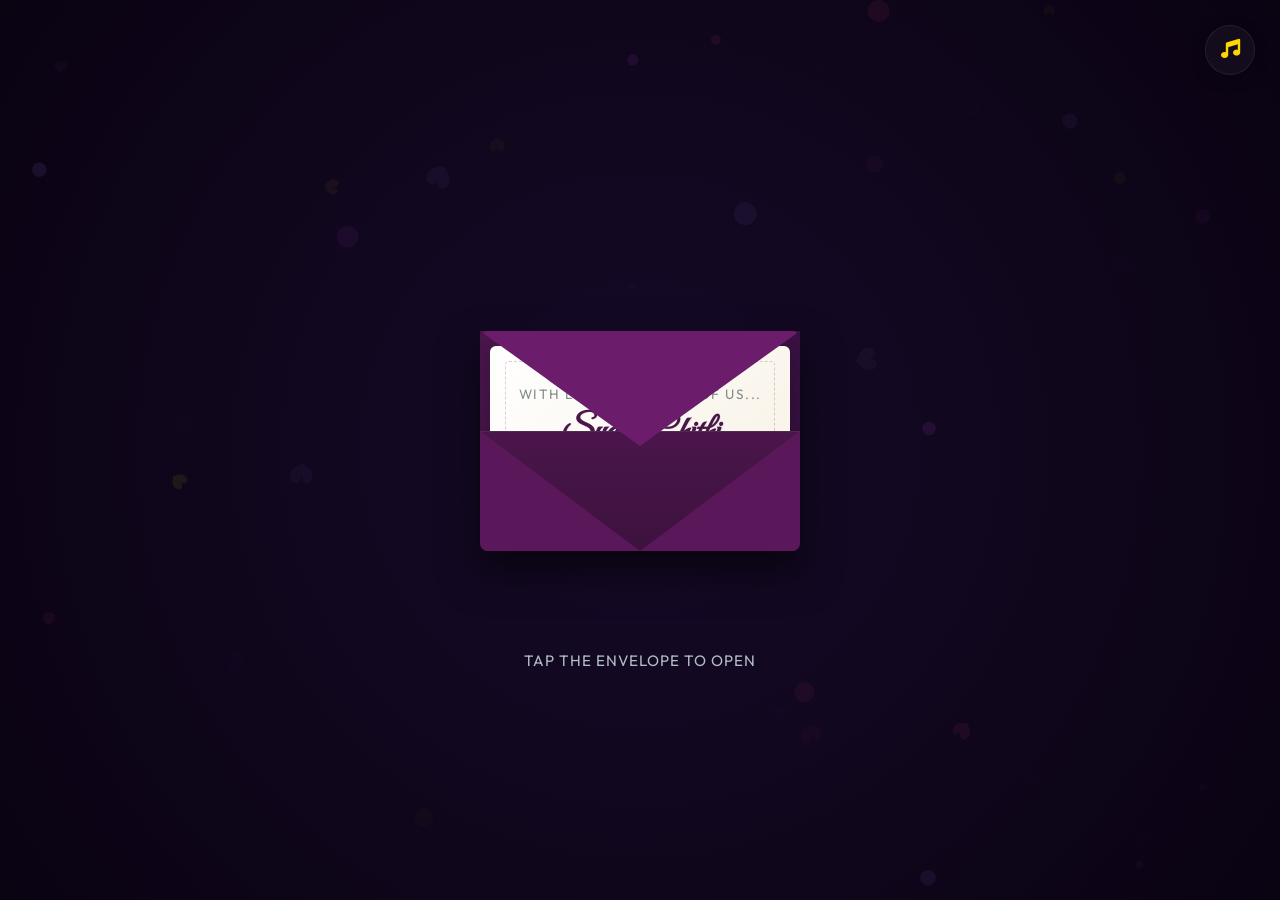
==== index.html @ cd4a87af "Add files via upload" ====
<!DOCTYPE html>
<html lang="en">

<head>
  <meta charset="UTF-8">
  <meta name="viewport" content="width=device-width, initial-scale=1.0">
  <title>Happy Birthday, Sudha Chithi!</title>
  <!-- Google Fonts -->
  <link rel="preconnect" href="https://fonts.googleapis.com">
  <link rel="preconnect" href="https://fonts.gstatic.com" crossorigin>
  <link
    href="https://fonts.googleapis.com/css2?family=Outfit:wght@300;400;600;800&family=Playfair+Display:ital,wght@0,600;0,800;1,500&family=Great+Vibes&display=swap"
    rel="stylesheet">
  <!-- FontAwesome Icons -->
  <link rel="stylesheet" href="https://cdnjs.cloudflare.com/ajax/libs/font-awesome/6.4.0/css/all.min.css">
  <!-- Custom Styling -->
  <link rel="stylesheet" href="style.css">
</head>

<body>

  <!-- Floating Particles Canvas Background -->
  <canvas id="bg-canvas"></canvas>

  <!-- Ambient Sound / Music Toggle -->
  <button id="music-toggle" aria-label="Toggle Music" class="floating-btn">
    <i class="fa-solid fa-music"></i>
    <span class="music-waves">
      <span></span>
      <span></span>
      <span></span>
    </span>
  </button>

  <!-- Step 1: Greeting Envelope -->
  <div class="container" id="envelope-container">
    <div class="envelope-wrapper">
      <div class="envelope">
        <div class="flap"></div>
        <div class="pocket"></div>
        <div class="letter">
          <div class="letter-content">
            <h3 class="letter-from">With love, from all of us...</h3>
            <h2 class="letter-title">Sudha Chithi</h2>
            <p class="letter-click-prompt">Click to open your special celebration card</p>
            <div class="heart-seal"><i class="fa-solid fa-heart"></i></div>
          </div>
        </div>
      </div>
    </div>
    <div class="envelope-hint">Tap the envelope to open</div>
  </div>

  <!-- Step 2: Main Celebration Dashboard (Hidden initially) -->
  <div class="main-celebration hidden" id="main-celebration">

    <!-- Hero Header -->
    <header class="celebration-header">
      <h1 class="sparkle-text">Happy Birthday, <br><span class="highlight-name">Sudha Chithi!</span></h1>
      <div class="birthday-info">
        <span class="birthday-date">June 8</span>
        <span class="birthday-separator">•</span>
        <span class="birthday-age">47 Birthday</span>
      </div>
      <p class="celebration-subtitle">Wishing the sweetest, most wonderful aunt in the world a day as bright and
        beautiful as she is!</p>
    </header>

    <!-- Celebration Grid Layout -->
    <div class="celebration-grid">

      <!-- Left Column: The Interactive Birthday Cake -->
      <section id="cake-section" class="grid-card cake-card glassmorphism">
        <h2 class="card-title"><i class="fa-solid fa-cake-candles icon-gold"></i> Blow Your Birthday Candles</h2>
        <p class="card-desc">Make a wish in your heart, then tap each candle to blow it out!</p>

        <p class="candle-instruction">👇 Click Each Candle 👇</p>

        <div class="cake-container">
          <div class="cake">
            <div class="plate"></div>
            <div class="layer layer-bottom"></div>
            <div class="layer layer-middle"></div>
            <div class="layer layer-top"></div>
            <div class="icing"></div>
            <div class="candles-wrapper">
              <!-- Candle 1 -->
              <div class="candle-container" id="candle-1" onclick="extinguishCandle(1)">
                <div class="flame"></div>
                <div class="candle"></div>
              </div>
              <!-- Candle 2 -->
              <div class="candle-container" id="candle-2" onclick="extinguishCandle(2)">
                <div class="flame"></div>
                <div class="candle"></div>
              </div>
              <!-- Candle 3 -->
              <div class="candle-container" id="candle-3" onclick="extinguishCandle(3)">
                <div class="flame"></div>
                <div class="candle"></div>
              </div>
            </div>
          </div>
        </div>

        <div id="cake-status" class="celebration-status">3 candles are glowing bright!</div>
      </section>

  <!-- Visual surprises & Interactive button -->
    <div class="extra-surprises">
      <button id="party-popper-btn" class="action-btn popper-btn">
        <i class="fa-solid fa-gift"></i> Release Magic Shower!
      </button>
    </div>

    <footer class="celebration-footer">
      <p>Made with love & respect for Sudha Chithi • June 2026</p>
    </footer>

  </div>

  <!-- Confetti Canvas Overlay -->
  <canvas id="confetti-canvas"></canvas>

  <script src="app.js"></script>
</body>

</html>
---- style.css ----
/* CSS Design System & Theme Settings */
:root {
  --font-heading: 'Playfair Display', serif;
  --font-body: 'Outfit', sans-serif;
  --font-fancy: 'Great Vibes', cursive;
  
  /* Color Palette: Warm Rose Gold, Rich Magenta, Deep Royal Violet */
  --bg-primary: #0a0312;
  --bg-secondary: #160a28;
  --color-gold: #ffd700;
  --color-gold-glow: rgba(255, 215, 0, 0.4);
  --color-rose: #ff4081;
  --color-rose-glow: rgba(255, 64, 129, 0.4);
  --color-violet: #8e24aa;
  --text-primary: #f5f6fa;
  --text-secondary: #b2bec3;
  
  --glass-bg: rgba(255, 255, 255, 0.04);
  --glass-border: rgba(255, 255, 255, 0.08);
  --glass-shadow: 0 16px 36px rgba(0, 0, 0, 0.5);
  
  --transition-smooth: all 0.4s cubic-bezier(0.25, 0.8, 0.25, 1);
  --transition-fast: all 0.2s ease-in-out;
}

/* Reset & Basics */
* {
  box-sizing: border-box;
  margin: 0;
  padding: 0;
}

body {
  font-family: var(--font-body);
  background: radial-gradient(circle at 50% 50%, var(--bg-secondary) 0%, var(--bg-primary) 100%);
  color: var(--text-primary);
  min-height: 100vh;
  overflow-x: hidden;
  position: relative;
  display: flex;
  flex-direction: column;
  justify-content: center;
  align-items: center;
}

/* Background Canvas Particles */
#bg-canvas {
  position: fixed;
  top: 0;
  left: 0;
  width: 100%;
  height: 100%;
  z-index: 0;
  pointer-events: none;
}

/* Music Control Button */
.floating-btn {
  position: fixed;
  top: 25px;
  right: 25px;
  z-index: 100;
  width: 50px;
  height: 50px;
  border-radius: 50%;
  background: var(--glass-bg);
  border: 1px solid var(--glass-border);
  backdrop-filter: blur(10px);
  color: var(--color-gold);
  font-size: 1.2rem;
  cursor: pointer;
  display: flex;
  align-items: center;
  justify-content: center;
  box-shadow: 0 4px 15px rgba(0, 0, 0, 0.3);
  transition: var(--transition-smooth);
}

.floating-btn:hover {
  transform: scale(1.1);
  background: rgba(255, 255, 255, 0.1);
  box-shadow: 0 6px 20px rgba(255, 215, 0, 0.3);
}

.music-waves {
  display: none; /* Enabled via JS when music starts */
  align-items: flex-end;
  justify-content: space-between;
  width: 16px;
  height: 12px;
  margin-left: 6px;
}

.music-waves span {
  width: 3px;
  height: 100%;
  background-color: var(--color-gold);
  border-radius: 3px;
  animation: bounceWaves 0.8s ease infinite alternate;
}

.music-waves span:nth-child(2) {
  animation-delay: 0.2s;
}

.music-waves span:nth-child(3) {
  animation-delay: 0.4s;
}

@keyframes bounceWaves {
  0% { height: 2px; }
  100% { height: 100%; }
}

.floating-btn.active .music-waves {
  display: inline-flex;
}

.floating-btn.active i {
  display: none;
}

/* Container & Step Management */
.container {
  width: 100%;
  max-width: 1200px;
  padding: 20px;
  z-index: 1;
  display: flex;
  flex-direction: column;
  align-items: center;
  justify-content: center;
  transition: var(--transition-smooth);
}

.hidden {
  display: none !important;
  opacity: 0;
  pointer-events: none;
}

/* --- STEP 1: INTERACTIVE ENVELOPE --- */
.envelope-wrapper {
  height: 380px;
  display: flex;
  justify-content: center;
  align-items: center;
  perspective: 1000px;
  margin-top: 20px;
}

.envelope {
  position: relative;
  width: 320px;
  height: 220px;
  background: linear-gradient(135deg, #4a154b, #2c0e3a);
  border-radius: 0 0 8px 8px;
  box-shadow: 0 20px 40px rgba(0, 0, 0, 0.6);
  cursor: pointer;
  transition: transform 0.6s cubic-bezier(0.175, 0.885, 0.32, 1.275);
}

.envelope:hover {
  transform: translateY(-10px) rotate(-1deg) scale(1.03);
}

.envelope .flap {
  position: absolute;
  top: 0;
  left: 0;
  width: 0;
  height: 0;
  border-left: 160px solid transparent;
  border-right: 160px solid transparent;
  border-top: 115px solid #6b1d6c;
  border-radius: 8px 8px 0 0;
  transform-origin: top;
  z-index: 3;
  transition: transform 0.5s ease 0.1s;
}

.envelope .pocket {
  position: absolute;
  bottom: 0;
  left: 0;
  width: 100%;
  height: 120px;
  background: linear-gradient(0deg, #3d123e 0%, #4a154b 100%);
  border-radius: 0 0 8px 8px;
  border-top: 1px solid rgba(255, 255, 255, 0.1);
  z-index: 2;
}

/* Custom angular cuts for pocket overlay to make it look like a fold */
.envelope .pocket::before {
  content: '';
  position: absolute;
  bottom: 0;
  left: 0;
  width: 0;
  height: 0;
  border-left: 160px solid #5a185b;
  border-top: 120px solid transparent;
  border-radius: 0 0 0 8px;
}

.envelope .pocket::after {
  content: '';
  position: absolute;
  bottom: 0;
  right: 0;
  width: 0;
  height: 0;
  border-right: 160px solid #5a185b;
  border-top: 120px solid transparent;
  border-radius: 0 0 8px 0;
}

.letter {
  position: absolute;
  bottom: 15px;
  left: 10px;
  width: 300px;
  height: 190px;
  background: linear-gradient(135deg, #fff 0%, #f7f1e3 100%);
  border-radius: 6px;
  box-shadow: 0 5px 15px rgba(0, 0, 0, 0.2);
  z-index: 1;
  transition: transform 0.5s ease;
  overflow: hidden;
  padding: 15px;
}

.letter-content {
  display: flex;
  flex-direction: column;
  justify-content: center;
  align-items: center;
  height: 100%;
  border: 1px dashed rgba(74, 21, 75, 0.2);
  border-radius: 4px;
  text-align: center;
  padding: 10px;
}

.letter-from {
  font-family: var(--font-body);
  font-size: 0.85rem;
  color: #7f8c8d;
  font-weight: 400;
  text-transform: uppercase;
  letter-spacing: 1.5px;
  margin-bottom: 8px;
}

.letter-title {
  font-family: var(--font-fancy);
  font-size: 2.2rem;
  color: #4a154b;
  font-weight: bold;
  margin-bottom: 12px;
  text-shadow: 1px 1px 0 rgba(0,0,0,0.05);
}

.letter-click-prompt {
  font-family: var(--font-body);
  font-size: 0.75rem;
  color: var(--color-rose);
  font-weight: 600;
  text-transform: uppercase;
  letter-spacing: 1px;
}

.heart-seal {
  position: absolute;
  top: -45px; /* Aligns visually with the center of flap when closed */
  left: 50%;
  transform: translate(-50%, 0);
  width: 44px;
  height: 44px;
  background-color: var(--color-rose);
  border-radius: 50%;
  display: flex;
  align-items: center;
  justify-content: center;
  box-shadow: 0 4px 10px rgba(255, 64, 129, 0.4);
  color: #fff;
  font-size: 1.3rem;
  z-index: 4;
  transition: var(--transition-smooth);
}

.envelope-hint {
  font-family: var(--font-body);
  font-size: 0.95rem;
  color: var(--text-secondary);
  margin-top: 20px;
  letter-spacing: 1px;
  text-transform: uppercase;
  animation: pulseHint 2s infinite ease-in-out;
}

@keyframes pulseHint {
  0%, 100% { opacity: 0.5; transform: scale(1); }
  50% { opacity: 1; transform: scale(1.05); color: var(--color-gold); }
}

/* Open States for Envelope Animation */
.envelope-wrapper.open .envelope .flap {
  transform: rotateX(180deg);
  z-index: 1;
}

.envelope-wrapper.open .envelope .letter {
  transform: translateY(-130px);
  z-index: 3;
}

.envelope-wrapper.open .heart-seal {
  opacity: 0;
  transform: translate(-50%, -20px) scale(0);
}

/* --- STEP 2: CELEBRATION DASHBOARD --- */
.main-celebration {
  width: 100%;
  max-width: 1000px;
  padding: 40px 20px;
  z-index: 1;
  display: flex;
  flex-direction: column;
  gap: 35px;
  animation: fadeInContainer 1s forwards ease-in-out;
}

@keyframes fadeInContainer {
  from { opacity: 0; }
  to { opacity: 1; }
}

.celebration-header {
  text-align: center;
  margin-bottom: 10px;
}

.sparkle-text {
  font-family: var(--font-heading);
  font-size: 3rem;
  font-weight: 800;
  line-height: 1.2;
  margin-bottom: 15px;
  letter-spacing: -1px;
  text-shadow: 0 4px 10px rgba(0, 0, 0, 0.4);
}

.highlight-name {
  font-family: var(--font-fancy);
  font-size: 4.5rem;
  background: linear-gradient(to right, var(--color-gold), var(--color-rose), #c77dff);
  -webkit-background-clip: text;
  background-clip: text;
  -webkit-text-fill-color: transparent;
  color: transparent;
  display: inline-block;
  padding: 5px 0;
  filter: drop-shadow(0 2px 8px rgba(255, 64, 129, 0.3));
}

.celebration-subtitle {
  font-size: 1.1rem;
  color: var(--text-secondary);
  max-width: 650px;
  margin: 0 auto;
  line-height: 1.6;
}

.birthday-info {
  display: flex;
  justify-content: center;
  align-items: center;
  gap: 12px;
  margin: 20px 0 15px 0;
  font-size: 1.2rem;
  letter-spacing: 1px;
}

.birthday-date {
  color: var(--color-gold);
  font-family: var(--font-heading);
  font-weight: 600;
  text-shadow: 0 2px 8px rgba(255, 215, 0, 0.3);
}

.birthday-separator {
  color: var(--color-rose);
  opacity: 0.6;
}

.birthday-age {
  color: var(--color-rose);
  font-family: var(--font-heading);
  font-weight: 600;
  text-shadow: 0 2px 8px rgba(255, 64, 129, 0.3);
}

/* Glassmorphism Cards */
.glassmorphism {
  background: var(--glass-bg);
  border: 1px solid var(--glass-border);
  backdrop-filter: blur(16px);
  -webkit-backdrop-filter: blur(16px);
  border-radius: 20px;
  box-shadow: var(--glass-shadow);
  transition: var(--transition-smooth);
}

.glassmorphism:hover {
  border-color: rgba(255, 255, 255, 0.15);
  box-shadow: 0 20px 45px rgba(255, 64, 129, 0.1);
  transform: translateY(-3px);
}

/* Celebration Grid Layout */
.celebration-grid {
  display: grid;
  grid-template-columns: 1fr;
  gap: 30px;
  justify-items: center;
  max-width: 600px;
  margin: 0 auto;
}

@media (max-width: 768px) {
  .celebration-grid {
    grid-template-columns: 1fr;
  }
  .sparkle-text {
    font-size: 2.2rem;
  }
  .highlight-name {
    font-size: 3.5rem;
  }
}

/* Cake and Wishes Section Transitions */
#cake-section {
  opacity: 1;
  transform: translateX(0);
  transition: opacity 0.8s ease, transform 0.8s ease;
}

#wishes-section {
  opacity: 1;
  transform: scale(1);
  transition: opacity 0.8s ease, transform 0.8s ease;
  position: relative;
}

.celebration-grid {
  transition: grid-template-columns 0.8s ease, justify-items 0.8s ease;
}

.grid-card {
  padding: 30px;
  display: flex;
  flex-direction: column;
  align-items: center;
  text-align: center;
}

.card-title {
  font-family: var(--font-heading);
  font-size: 1.5rem;
  font-weight: 600;
  margin-bottom: 8px;
  display: flex;
  align-items: center;
  gap: 10px;
}

.icon-gold { color: var(--color-gold); text-shadow: 0 0 10px var(--color-gold-glow); }
.icon-pink { color: var(--color-rose); text-shadow: 0 0 10px var(--color-rose-glow); }
.icon-violet { color: #bb86fc; text-shadow: 0 0 10px rgba(187, 134, 252, 0.4); }

.card-desc {
  font-size: 0.9rem;
  color: var(--text-secondary);
  margin-bottom: 25px;
}

.candle-instruction {
  font-size: 1.2rem;
  font-weight: 600;
  color: var(--color-gold);
  margin-bottom: 20px;
  text-shadow: 0 0 10px rgba(255, 215, 0, 0.5);
  animation: pulse-glow 1.5s ease-in-out infinite;
}

@keyframes pulse-glow {
  0% {
    opacity: 0.6;
    text-shadow: 0 0 5px rgba(255, 215, 0, 0.3);
  }
  50% {
    opacity: 1;
    text-shadow: 0 0 20px rgba(255, 215, 0, 0.8);
  }
  100% {
    opacity: 0.6;
    text-shadow: 0 0 5px rgba(255, 215, 0, 0.3);
  }
}

/* --- THE CAKE DESIGN --- */
.cake-container {
  position: relative;
  width: 250px;
  height: 220px;
  display: flex;
  justify-content: center;
  align-items: flex-end;
  margin-bottom: 20px;
}

.cake {
  position: relative;
  width: 180px;
  height: 150px;
}

.plate {
  position: absolute;
  bottom: -10px;
  left: -20px;
  width: 220px;
  height: 15px;
  background: linear-gradient(to right, #e2e2e2, #f5f5f5, #b5b5b5);
  border-radius: 10px;
  box-shadow: 0 5px 15px rgba(0, 0, 0, 0.4);
}

.layer {
  position: absolute;
  left: 50%;
  transform: translateX(-50%);
  width: 100%;
  border-radius: 8px 8px 0 0;
}

.layer-bottom {
  bottom: 0;
  height: 50px;
  width: 180px;
  background: linear-gradient(to right, #402008, #5a2e0c, #402008); /* Chocolate layer */
  border-bottom: 3px solid #ff4081; /* Strawberry ripple */
}

.layer-middle {
  bottom: 47px;
  height: 40px;
  width: 160px;
  background: linear-gradient(to right, #e67e22, #f39c12, #e67e22); /* Orange sponge layer */
  border-bottom: 3px solid #fff; /* Cream ripple */
}

.layer-top {
  bottom: 84px;
  height: 35px;
  width: 140px;
  background: linear-gradient(to right, #ff8da1, #ffb3c1, #ff8da1); /* Strawberry layer */
}

/* Icing dripping down */
.icing {
  position: absolute;
  bottom: 110px;
  left: 50%;
  transform: translateX(-50%);
  width: 142px;
  height: 12px;
  background: #fff;
  border-radius: 10px 10px 0 0;
  box-shadow: 0 2px 5px rgba(0, 0, 0, 0.1);
}

.icing::after {
  content: '';
  position: absolute;
  top: 8px;
  left: 5px;
  width: 132px;
  height: 8px;
  background-image: radial-gradient(circle, #fff 5px, transparent 6px);
  background-size: 15px 15px;
}

/* Candles Setup */
.candles-wrapper {
  position: absolute;
  bottom: 118px;
  left: 50%;
  transform: translateX(-50%);
  width: 110px;
  height: 50px;
  display: flex;
  justify-content: space-around;
  align-items: flex-end;
}

.candle-container {
  display: flex;
  flex-direction: column;
  align-items: center;
  cursor: pointer;
  position: relative;
  transition: var(--transition-fast);
}

.candle-container:hover {
  transform: scale(1.1);
}

.candle {
  width: 8px;
  height: 38px;
  background: linear-gradient(to top, var(--color-rose) 50%, #fff 50%);
  background-size: 100% 10px;
  border-radius: 3px 3px 0 0;
  box-shadow: 0 1px 3px rgba(0,0,0,0.2);
}

#candle-2 .candle {
  background: linear-gradient(to top, #9c27b0 50%, #fff 50%);
  background-size: 100% 10px;
}

#candle-3 .candle {
  background: linear-gradient(to top, #00bcd4 50%, #fff 50%);
  background-size: 100% 10px;
}

/* Flame animation */
.flame {
  width: 12px;
  height: 22px;
  background: linear-gradient(to bottom, #ff9800, #ff5722, #ffeb3b);
  border-radius: 50% 50% 20% 20% / 60% 60% 40% 40%;
  animation: flicker 1.2s infinite alternate ease-in-out;
  box-shadow: 0 0 12px rgba(255, 152, 0, 0.8), 0 0 24px rgba(255, 87, 34, 0.4);
  transform-origin: bottom center;
  margin-bottom: 2px;
  transition: opacity 0.3s ease, transform 0.3s ease;
}

@keyframes flicker {
  0% { transform: scale(1) rotate(-2deg); }
  50% { transform: scale(0.9) rotate(2deg) skewX(-2deg); }
  100% { transform: scale(1.1) rotate(-1deg); }
}

/* Extinguished Candle State */
.candle-container.extinguished .flame {
  opacity: 0;
  transform: scale(0);
  pointer-events: none;
}

.celebration-status {
  font-family: var(--font-body);
  font-size: 1rem;
  color: var(--color-gold);
  font-weight: 600;
  margin-top: 15px;
  min-height: 24px;
  animation: pulseGold 2s infinite alternate;
}

@keyframes pulseGold {
  from { text-shadow: 0 0 5px rgba(255, 215, 0, 0.2); }
  to { text-shadow: 0 0 15px rgba(255, 215, 0, 0.6); }
}

/* --- THE WISHES CAROUSEL --- */
.carousel-container {
  width: 100%;
  display: flex;
  flex-direction: column;
  align-items: center;
  position: relative;
  height: 100%;
  justify-content: center;
}

.carousel-track-wrapper {
  width: 100%;
  overflow: hidden;
  margin-bottom: 20px;
  min-height: 180px;
  display: flex;
  align-items: center;
}

.carousel-track {
  display: flex;
  width: 100%;
  transition: transform 0.5s cubic-bezier(0.25, 0.8, 0.25, 1);
}

.carousel-slide {
  min-width: 100%;
  padding: 10px 15px;
  opacity: 0.3;
  transform: scale(0.95);
  transition: opacity 0.5s, transform 0.5s;
  display: flex;
  flex-direction: column;
  justify-content: center;
}

.carousel-slide.active {
  opacity: 1;
  transform: scale(1);
}

.wish-quote {
  font-family: var(--font-heading);
  font-size: 1.15rem;
  line-height: 1.7;
  font-style: italic;
  color: var(--text-primary);
  margin-bottom: 15px;
  position: relative;
}

.wish-quote::before {
  content: '“';
  font-family: var(--font-heading);
  font-size: 3.5rem;
  color: rgba(255, 64, 129, 0.2);
  position: absolute;
  top: -25px;
  left: -15px;
}

.wish-author {
  font-family: var(--font-body);
  font-size: 0.85rem;
  color: var(--color-rose);
  font-weight: 600;
  text-transform: uppercase;
  letter-spacing: 1px;
}

.carousel-controls {
  display: flex;
  align-items: center;
  gap: 20px;
}

.carousel-btn {
  background: none;
  border: none;
  color: var(--text-secondary);
  font-size: 1.8rem;
  cursor: pointer;
  transition: var(--transition-fast);
}

.carousel-btn:hover {
  color: var(--color-rose);
  transform: scale(1.15);
}

.carousel-indicators {
  display: flex;
  gap: 8px;
}

.indicator {
  width: 8px;
  height: 8px;
  border-radius: 50%;
  background: var(--text-secondary);
  opacity: 0.4;
  cursor: pointer;
  transition: var(--transition-fast);
}

.indicator.active {
  background: var(--color-rose);
  opacity: 1;
  transform: scale(1.3);
}

/* --- THE WISHES BOARD / JAR --- */
.wishes-jar-section {
  padding: 40px;
  display: flex;
  flex-direction: column;
  gap: 30px;
}

.jar-header {
  text-align: center;
}

.wish-input-form {
  display: grid;
  grid-template-columns: 1fr 2fr auto;
  gap: 15px;
  align-items: center;
}

@media (max-width: 768px) {
  .wish-input-form {
    grid-template-columns: 1fr;
  }
}

.wish-input-form input,
.wish-input-form textarea {
  background: rgba(255, 255, 255, 0.05);
  border: 1px solid var(--glass-border);
  border-radius: 10px;
  padding: 14px 18px;
  color: var(--text-primary);
  font-family: var(--font-body);
  font-size: 0.95rem;
  outline: none;
  transition: var(--transition-smooth);
}

.wish-input-form input:focus,
.wish-input-form textarea:focus {
  background: rgba(255, 255, 255, 0.08);
  border-color: var(--color-rose);
  box-shadow: 0 0 10px rgba(255, 64, 129, 0.25);
}

.action-btn {
  background: linear-gradient(135deg, var(--color-rose) 0%, #d81b60 100%);
  border: none;
  border-radius: 10px;
  color: #fff;
  font-family: var(--font-body);
  font-size: 0.95rem;
  font-weight: 600;
  padding: 14px 24px;
  cursor: pointer;
  display: inline-flex;
  align-items: center;
  justify-content: center;
  gap: 8px;
  transition: var(--transition-smooth);
  box-shadow: 0 4px 15px rgba(255, 64, 129, 0.35);
  height: 100%;
}

.action-btn:hover {
  transform: translateY(-2px);
  box-shadow: 0 6px 20px rgba(255, 64, 129, 0.5);
  filter: brightness(1.1);
}

.action-btn:active {
  transform: translateY(0);
}

/* Board Messages Grid */
.board-messages {
  display: grid;
  grid-template-columns: repeat(auto-fill, minmax(280px, 1fr));
  gap: 20px;
  margin-top: 10px;
}

.wish-card {
  background: rgba(255, 255, 255, 0.02);
  border: 1px solid rgba(255, 255, 255, 0.04);
  border-radius: 15px;
  padding: 20px;
  display: flex;
  flex-direction: column;
  justify-content: space-between;
  min-height: 130px;
  box-shadow: 0 8px 20px rgba(0,0,0,0.15);
  position: relative;
  overflow: hidden;
  transition: var(--transition-smooth);
  animation: popInCard 0.4s cubic-bezier(0.175, 0.885, 0.32, 1.275);
}

.wish-card::before {
  content: '';
  position: absolute;
  top: 0;
  left: 0;
  width: 4px;
  height: 100%;
  background: linear-gradient(to bottom, var(--color-rose), var(--color-gold));
}

.wish-card:hover {
  background: rgba(255, 255, 255, 0.05);
  border-color: rgba(255, 255, 255, 0.08);
  transform: scale(1.02);
}

@keyframes popInCard {
  from { transform: scale(0.8); opacity: 0; }
  to { transform: scale(1); opacity: 1; }
}

.wish-card-text {
  font-size: 0.95rem;
  line-height: 1.6;
  color: var(--text-primary);
  margin-bottom: 12px;
  font-style: italic;
}

.wish-card-sender {
  font-size: 0.8rem;
  font-weight: 600;
  color: var(--color-gold);
  text-transform: uppercase;
  letter-spacing: 0.5px;
  text-align: right;
}

/* Extra Magic Popper Button */
.extra-surprises {
  text-align: center;
  margin-top: 10px;
}

.popper-btn {
  background: linear-gradient(135deg, var(--color-gold) 0%, #e6aa00 100%);
  box-shadow: 0 4px 15px rgba(255, 215, 0, 0.3);
  color: #000;
}

.popper-btn:hover {
  box-shadow: 0 6px 20px rgba(255, 215, 0, 0.5);
}

/* --- IMAGE GALLERY --- */
#gallery-section {
  opacity: 1;
  transform: scale(1);
  transition: opacity 0.8s ease, transform 0.8s ease;
  max-width: 900px;
  margin: 0 auto;
  display: block;
}

#gallery-section.active {
  opacity: 1;
  transform: scale(1);
  display: block;
}

.gallery-grid {
  display: grid;
  grid-template-columns: 1fr;
  gap: 20px;
  margin-bottom: 20px;
  min-height: 700px;
  position: relative;
  max-width: 900px;
  margin-left: auto;
  margin-right: auto;
  width: 100%;
  padding: 0 15px;
}

.gallery-image-wrapper {
  position: relative;
  border-radius: 15px;
  overflow: hidden;
  aspect-ratio: 16/12;
  box-shadow: 0 10px 40px rgba(0, 0, 0, 0.5);
  animation: fadeInImage 0.6s ease;
  width: 100%;
  height: 100%;
  max-width: 100%;
}

@keyframes fadeInImage {
  from {
    opacity: 0;
    transform: scale(0.95);
  }
  to {
    opacity: 1;
    transform: scale(1);
  }
}

.gallery-image-wrapper img {
  width: 100%;
  height: 100%;
  object-fit: cover;
  transition: transform 0.4s ease;
}

.gallery-image-wrapper img:hover {
  transform: scale(1.05);
}

.gallery-nav {
  display: flex;
  align-items: center;
  justify-content: center;
  gap: 30px;
}

.gallery-btn {
  width: 45px;
  height: 45px;
  border-radius: 50%;
  background: var(--glass-bg);
  border: 1px solid var(--glass-border);
  color: var(--color-gold);
  cursor: pointer;
  font-size: 1.2rem;
  display: flex;
  align-items: center;
  justify-content: center;
  transition: var(--transition-smooth);
}

.gallery-btn:hover {
  background: rgba(255, 215, 0, 0.1);
  box-shadow: 0 4px 15px rgba(255, 215, 0, 0.3);
  transform: scale(1.1);
}

.gallery-counter {
  color: var(--color-gold);
  font-family: var(--font-heading);
  font-size: 1.1rem;
  font-weight: 600;
  min-width: 80px;
  text-align: center;
}

/* Celebration Footer */
.celebration-footer {
  text-align: center;
  font-size: 0.8rem;
  color: rgba(255, 255, 255, 0.3);
  margin-top: 20px;
  letter-spacing: 1px;
}

/* Confetti Overlay Canvas */
#confetti-canvas {
  position: fixed;
  top: 0;
  left: 0;
  width: 100%;
  height: 100%;
  z-index: 99;
  pointer-events: none;
}
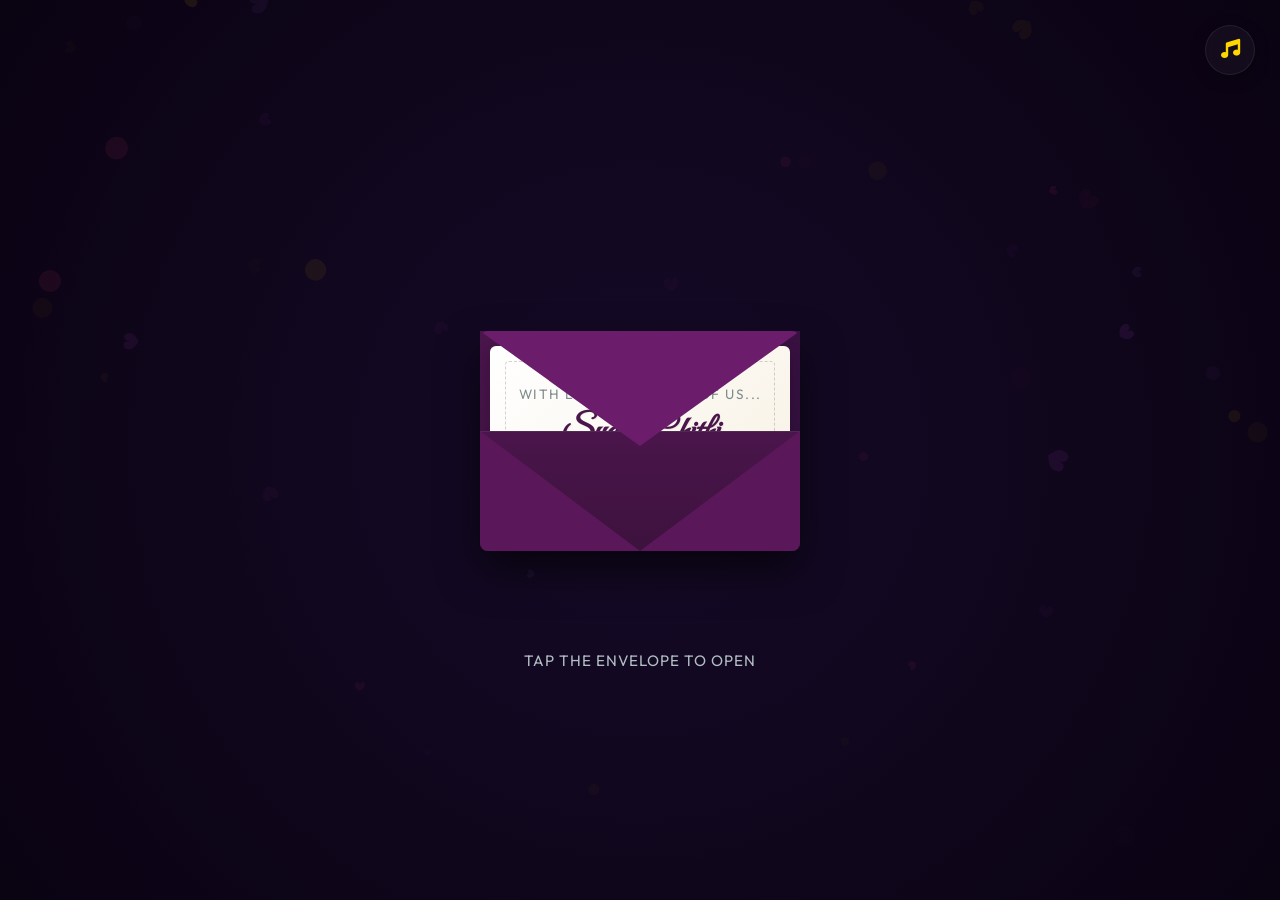
==== commit 0ef7083f: "Add files via upload" ====
--- a/index.html
+++ b/index.html
@@ -106,6 +106,7 @@
         <div id="cake-status" class="celebration-status">3 candles are glowing bright!</div>
       </section>
 
+ 
   <!-- Visual surprises & Interactive button -->
     <div class="extra-surprises">
       <button id="party-popper-btn" class="action-btn popper-btn">
--- a/style.css
+++ b/style.css
@@ -696,7 +696,7 @@
   width: 100%;
   overflow: hidden;
   margin-bottom: 20px;
-  min-height: 180px;
+  min-height: 300px;
   display: flex;
   align-items: center;
 }
@@ -716,6 +716,16 @@
   display: flex;
   flex-direction: column;
   justify-content: center;
+  align-items: center;
+  height: 100%;
+}
+
+.carousel-slide img {
+  width: 100%;
+  height: 100%;
+  object-fit: cover;
+  border-radius: 12px;
+  box-shadow: 0 8px 24px rgba(0, 0, 0, 0.3);
 }
 
 .carousel-slide.active {
@@ -983,7 +993,7 @@
   box-shadow: 0 10px 40px rgba(0, 0, 0, 0.5);
   animation: fadeInImage 0.6s ease;
   width: 100%;
-  height: 100%;
+  height: auto;
   max-width: 100%;
 }
 
@@ -1003,6 +1013,7 @@
   height: 100%;
   object-fit: cover;
   transition: transform 0.4s ease;
+  display: block;
 }
 
 .gallery-image-wrapper img:hover {
@@ -1014,6 +1025,62 @@
   align-items: center;
   justify-content: center;
   gap: 30px;
+}
+
+/* Mobile Responsive Gallery */
+@media (max-width: 768px) {
+  .gallery-grid {
+    min-height: 400px;
+    max-width: 100%;
+    padding: 0 10px;
+    gap: 15px;
+  }
+  
+  .gallery-image-wrapper {
+    aspect-ratio: 4/5;
+    min-height: 350px;
+  }
+  
+  .gallery-nav {
+    gap: 20px;
+  }
+  
+  .gallery-btn {
+    width: 40px;
+    height: 40px;
+    font-size: 1rem;
+  }
+  
+  .gallery-counter {
+    font-size: 0.9rem;
+  }
+}
+
+@media (max-width: 480px) {
+  .gallery-grid {
+    min-height: 300px;
+    max-width: 100%;
+    padding: 0 8px;
+  }
+  
+  .gallery-image-wrapper {
+    aspect-ratio: 3/4;
+    min-height: 280px;
+  }
+  
+  .gallery-nav {
+    gap: 15px;
+  }
+  
+  .gallery-btn {
+    width: 35px;
+    height: 35px;
+    font-size: 0.9rem;
+  }
+  
+  .gallery-counter {
+    font-size: 0.8rem;
+  }
 }
 
 .gallery-btn {
@@ -1046,6 +1113,20 @@
   text-align: center;
 }
 
+/* Photos Carousel Card */
+.photos-card {
+  width: 100%;
+  max-width: 500px;
+  min-height: 450px;
+}
+
+.photos-card .carousel-track-wrapper {
+  min-height: 320px;
+  border-radius: 12px;
+  background: rgba(0, 0, 0, 0.2);
+  padding: 10px;
+}
+
 /* Celebration Footer */
 .celebration-footer {
   text-align: center;
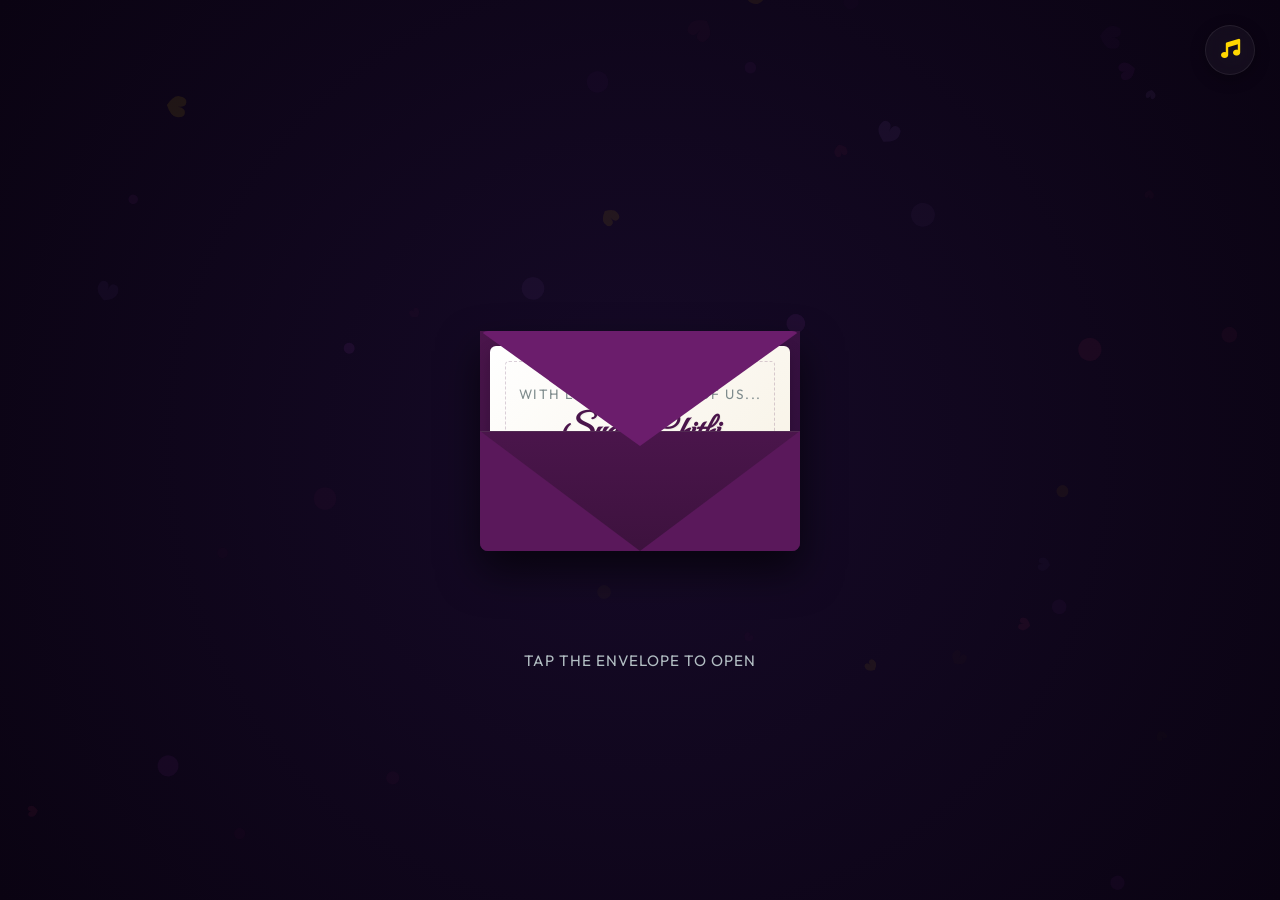
==== commit 86fb4c39: "Add files via upload" ====
--- a/index.html
+++ b/index.html
@@ -106,19 +106,7 @@
         <div id="cake-status" class="celebration-status">3 candles are glowing bright!</div>
       </section>
 
- 
-  <!-- Visual surprises & Interactive button -->
-    <div class="extra-surprises">
-      <button id="party-popper-btn" class="action-btn popper-btn">
-        <i class="fa-solid fa-gift"></i> Release Magic Shower!
-      </button>
-    </div>
-
-    <footer class="celebration-footer">
-      <p>Made with love & respect for Sudha Chithi • June 2026</p>
-    </footer>
-
-  </div>
+  
 
   <!-- Confetti Canvas Overlay -->
   <canvas id="confetti-canvas"></canvas>
--- a/style.css
+++ b/style.css
@@ -3,7 +3,7 @@
   --font-heading: 'Playfair Display', serif;
   --font-body: 'Outfit', sans-serif;
   --font-fancy: 'Great Vibes', cursive;
-  
+
   /* Color Palette: Warm Rose Gold, Rich Magenta, Deep Royal Violet */
   --bg-primary: #0a0312;
   --bg-secondary: #160a28;
@@ -14,11 +14,11 @@
   --color-violet: #8e24aa;
   --text-primary: #f5f6fa;
   --text-secondary: #b2bec3;
-  
+
   --glass-bg: rgba(255, 255, 255, 0.04);
   --glass-border: rgba(255, 255, 255, 0.08);
   --glass-shadow: 0 16px 36px rgba(0, 0, 0, 0.5);
-  
+
   --transition-smooth: all 0.4s cubic-bezier(0.25, 0.8, 0.25, 1);
   --transition-fast: all 0.2s ease-in-out;
 }
@@ -83,7 +83,8 @@
 }
 
 .music-waves {
-  display: none; /* Enabled via JS when music starts */
+  display: none;
+  /* Enabled via JS when music starts */
   align-items: flex-end;
   justify-content: space-between;
   width: 16px;
@@ -108,8 +109,13 @@
 }
 
 @keyframes bounceWaves {
-  0% { height: 2px; }
-  100% { height: 100%; }
+  0% {
+    height: 2px;
+  }
+
+  100% {
+    height: 100%;
+  }
 }
 
 .floating-btn.active .music-waves {
@@ -259,7 +265,7 @@
   color: #4a154b;
   font-weight: bold;
   margin-bottom: 12px;
-  text-shadow: 1px 1px 0 rgba(0,0,0,0.05);
+  text-shadow: 1px 1px 0 rgba(0, 0, 0, 0.05);
 }
 
 .letter-click-prompt {
@@ -273,7 +279,8 @@
 
 .heart-seal {
   position: absolute;
-  top: -45px; /* Aligns visually with the center of flap when closed */
+  top: -45px;
+  /* Aligns visually with the center of flap when closed */
   left: 50%;
   transform: translate(-50%, 0);
   width: 44px;
@@ -301,8 +308,18 @@
 }
 
 @keyframes pulseHint {
-  0%, 100% { opacity: 0.5; transform: scale(1); }
-  50% { opacity: 1; transform: scale(1.05); color: var(--color-gold); }
+
+  0%,
+  100% {
+    opacity: 0.5;
+    transform: scale(1);
+  }
+
+  50% {
+    opacity: 1;
+    transform: scale(1.05);
+    color: var(--color-gold);
+  }
 }
 
 /* Open States for Envelope Animation */
@@ -334,8 +351,13 @@
 }
 
 @keyframes fadeInContainer {
-  from { opacity: 0; }
-  to { opacity: 1; }
+  from {
+    opacity: 0;
+  }
+
+  to {
+    opacity: 1;
+  }
 }
 
 .celebration-header {
@@ -426,7 +448,9 @@
   grid-template-columns: 1fr;
   gap: 30px;
   justify-items: center;
+  align-items: center;
   max-width: 600px;
+  width: 100%;
   margin: 0 auto;
 }
 
@@ -434,9 +458,11 @@
   .celebration-grid {
     grid-template-columns: 1fr;
   }
+
   .sparkle-text {
     font-size: 2.2rem;
   }
+
   .highlight-name {
     font-size: 3.5rem;
   }
@@ -478,9 +504,20 @@
   gap: 10px;
 }
 
-.icon-gold { color: var(--color-gold); text-shadow: 0 0 10px var(--color-gold-glow); }
-.icon-pink { color: var(--color-rose); text-shadow: 0 0 10px var(--color-rose-glow); }
-.icon-violet { color: #bb86fc; text-shadow: 0 0 10px rgba(187, 134, 252, 0.4); }
+.icon-gold {
+  color: var(--color-gold);
+  text-shadow: 0 0 10px var(--color-gold-glow);
+}
+
+.icon-pink {
+  color: var(--color-rose);
+  text-shadow: 0 0 10px var(--color-rose-glow);
+}
+
+.icon-violet {
+  color: #bb86fc;
+  text-shadow: 0 0 10px rgba(187, 134, 252, 0.4);
+}
 
 .card-desc {
   font-size: 0.9rem;
@@ -502,10 +539,12 @@
     opacity: 0.6;
     text-shadow: 0 0 5px rgba(255, 215, 0, 0.3);
   }
+
   50% {
     opacity: 1;
     text-shadow: 0 0 20px rgba(255, 215, 0, 0.8);
   }
+
   100% {
     opacity: 0.6;
     text-shadow: 0 0 5px rgba(255, 215, 0, 0.3);
@@ -552,23 +591,28 @@
   bottom: 0;
   height: 50px;
   width: 180px;
-  background: linear-gradient(to right, #402008, #5a2e0c, #402008); /* Chocolate layer */
-  border-bottom: 3px solid #ff4081; /* Strawberry ripple */
+  background: linear-gradient(to right, #402008, #5a2e0c, #402008);
+  /* Chocolate layer */
+  border-bottom: 3px solid #ff4081;
+  /* Strawberry ripple */
 }
 
 .layer-middle {
   bottom: 47px;
   height: 40px;
   width: 160px;
-  background: linear-gradient(to right, #e67e22, #f39c12, #e67e22); /* Orange sponge layer */
-  border-bottom: 3px solid #fff; /* Cream ripple */
+  background: linear-gradient(to right, #e67e22, #f39c12, #e67e22);
+  /* Orange sponge layer */
+  border-bottom: 3px solid #fff;
+  /* Cream ripple */
 }
 
 .layer-top {
   bottom: 84px;
   height: 35px;
   width: 140px;
-  background: linear-gradient(to right, #ff8da1, #ffb3c1, #ff8da1); /* Strawberry layer */
+  background: linear-gradient(to right, #ff8da1, #ffb3c1, #ff8da1);
+  /* Strawberry layer */
 }
 
 /* Icing dripping down */
@@ -627,7 +671,7 @@
   background: linear-gradient(to top, var(--color-rose) 50%, #fff 50%);
   background-size: 100% 10px;
   border-radius: 3px 3px 0 0;
-  box-shadow: 0 1px 3px rgba(0,0,0,0.2);
+  box-shadow: 0 1px 3px rgba(0, 0, 0, 0.2);
 }
 
 #candle-2 .candle {
@@ -654,9 +698,17 @@
 }
 
 @keyframes flicker {
-  0% { transform: scale(1) rotate(-2deg); }
-  50% { transform: scale(0.9) rotate(2deg) skewX(-2deg); }
-  100% { transform: scale(1.1) rotate(-1deg); }
+  0% {
+    transform: scale(1) rotate(-2deg);
+  }
+
+  50% {
+    transform: scale(0.9) rotate(2deg) skewX(-2deg);
+  }
+
+  100% {
+    transform: scale(1.1) rotate(-1deg);
+  }
 }
 
 /* Extinguished Candle State */
@@ -677,8 +729,13 @@
 }
 
 @keyframes pulseGold {
-  from { text-shadow: 0 0 5px rgba(255, 215, 0, 0.2); }
-  to { text-shadow: 0 0 15px rgba(255, 215, 0, 0.6); }
+  from {
+    text-shadow: 0 0 5px rgba(255, 215, 0, 0.2);
+  }
+
+  to {
+    text-shadow: 0 0 15px rgba(255, 215, 0, 0.6);
+  }
 }
 
 /* --- THE WISHES CAROUSEL --- */
@@ -687,9 +744,10 @@
   display: flex;
   flex-direction: column;
   align-items: center;
+  justify-content: center;
   position: relative;
   height: 100%;
-  justify-content: center;
+  margin: 0 auto;
 }
 
 .carousel-track-wrapper {
@@ -704,7 +762,7 @@
 .carousel-track {
   display: flex;
   width: 100%;
-  transition: transform 0.5s cubic-bezier(0.25, 0.8, 0.25, 1);
+  transition: transform 0.8s cubic-bezier(0.25, 0.8, 0.25, 1);
 }
 
 .carousel-slide {
@@ -894,7 +952,7 @@
   flex-direction: column;
   justify-content: space-between;
   min-height: 130px;
-  box-shadow: 0 8px 20px rgba(0,0,0,0.15);
+  box-shadow: 0 8px 20px rgba(0, 0, 0, 0.15);
   position: relative;
   overflow: hidden;
   transition: var(--transition-smooth);
@@ -918,8 +976,15 @@
 }
 
 @keyframes popInCard {
-  from { transform: scale(0.8); opacity: 0; }
-  to { transform: scale(1); opacity: 1; }
+  from {
+    transform: scale(0.8);
+    opacity: 0;
+  }
+
+  to {
+    transform: scale(1);
+    opacity: 1;
+  }
 }
 
 .wish-card-text {
@@ -1002,6 +1067,7 @@
     opacity: 0;
     transform: scale(0.95);
   }
+
   to {
     opacity: 1;
     transform: scale(1);
@@ -1035,22 +1101,22 @@
     padding: 0 10px;
     gap: 15px;
   }
-  
+
   .gallery-image-wrapper {
     aspect-ratio: 4/5;
     min-height: 350px;
   }
-  
+
   .gallery-nav {
     gap: 20px;
   }
-  
+
   .gallery-btn {
     width: 40px;
     height: 40px;
     font-size: 1rem;
   }
-  
+
   .gallery-counter {
     font-size: 0.9rem;
   }
@@ -1062,22 +1128,22 @@
     max-width: 100%;
     padding: 0 8px;
   }
-  
+
   .gallery-image-wrapper {
     aspect-ratio: 3/4;
     min-height: 280px;
   }
-  
+
   .gallery-nav {
     gap: 15px;
   }
-  
+
   .gallery-btn {
     width: 35px;
     height: 35px;
     font-size: 0.9rem;
   }
-  
+
   .gallery-counter {
     font-size: 0.8rem;
   }
@@ -1116,15 +1182,75 @@
 /* Photos Carousel Card */
 .photos-card {
   width: 100%;
-  max-width: 500px;
-  min-height: 450px;
+  max-width: 600px;
+  /* custom size */
+  min-height: auto;
+  margin: 0 auto;
+  /* center horizontally */
+  align-self: center;
+  /* center in flex layout */
 }
 
 .photos-card .carousel-track-wrapper {
-  min-height: 320px;
+  width: 100%;
+  aspect-ratio: 4 / 5;
+  /* extended height aspect ratio */
+  height: auto;
+  min-height: auto;
   border-radius: 12px;
   background: rgba(0, 0, 0, 0.2);
-  padding: 10px;
+  padding: 0;
+  overflow: hidden;
+  margin-bottom: 20px;
+}
+
+.photos-card .carousel-slide {
+  padding: 0;
+  position: relative;
+  background-size: cover;
+  background-position: center;
+  overflow: hidden;
+  display: flex;
+  justify-content: center;
+  align-items: center;
+}
+
+.photos-card .carousel-slide::before {
+  content: '';
+  position: absolute;
+  top: -20px;
+  left: -20px;
+  right: -20px;
+  bottom: -20px;
+  background-image: inherit;
+  background-size: cover;
+  background-position: center;
+  filter: blur(15px) brightness(0.6);
+  z-index: 1;
+  pointer-events: none;
+}
+
+.photos-card .carousel-slide img {
+  position: relative;
+  z-index: 2;
+  width: 100%;
+  height: 100%;
+  object-fit: contain; /* displays full image centered without crop */
+  border-radius: 0;
+  box-shadow: none;
+}
+
+.photos-card .carousel-indicators {
+  margin-top: 15px;
+}
+
+.carousel-counter {
+  color: var(--color-gold);
+  font-family: var(--font-heading);
+  font-size: 1rem;
+  font-weight: 600;
+  min-width: 60px;
+  text-align: center;
 }
 
 /* Celebration Footer */
@@ -1145,4 +1271,4 @@
   height: 100%;
   z-index: 99;
   pointer-events: none;
-}
+}
